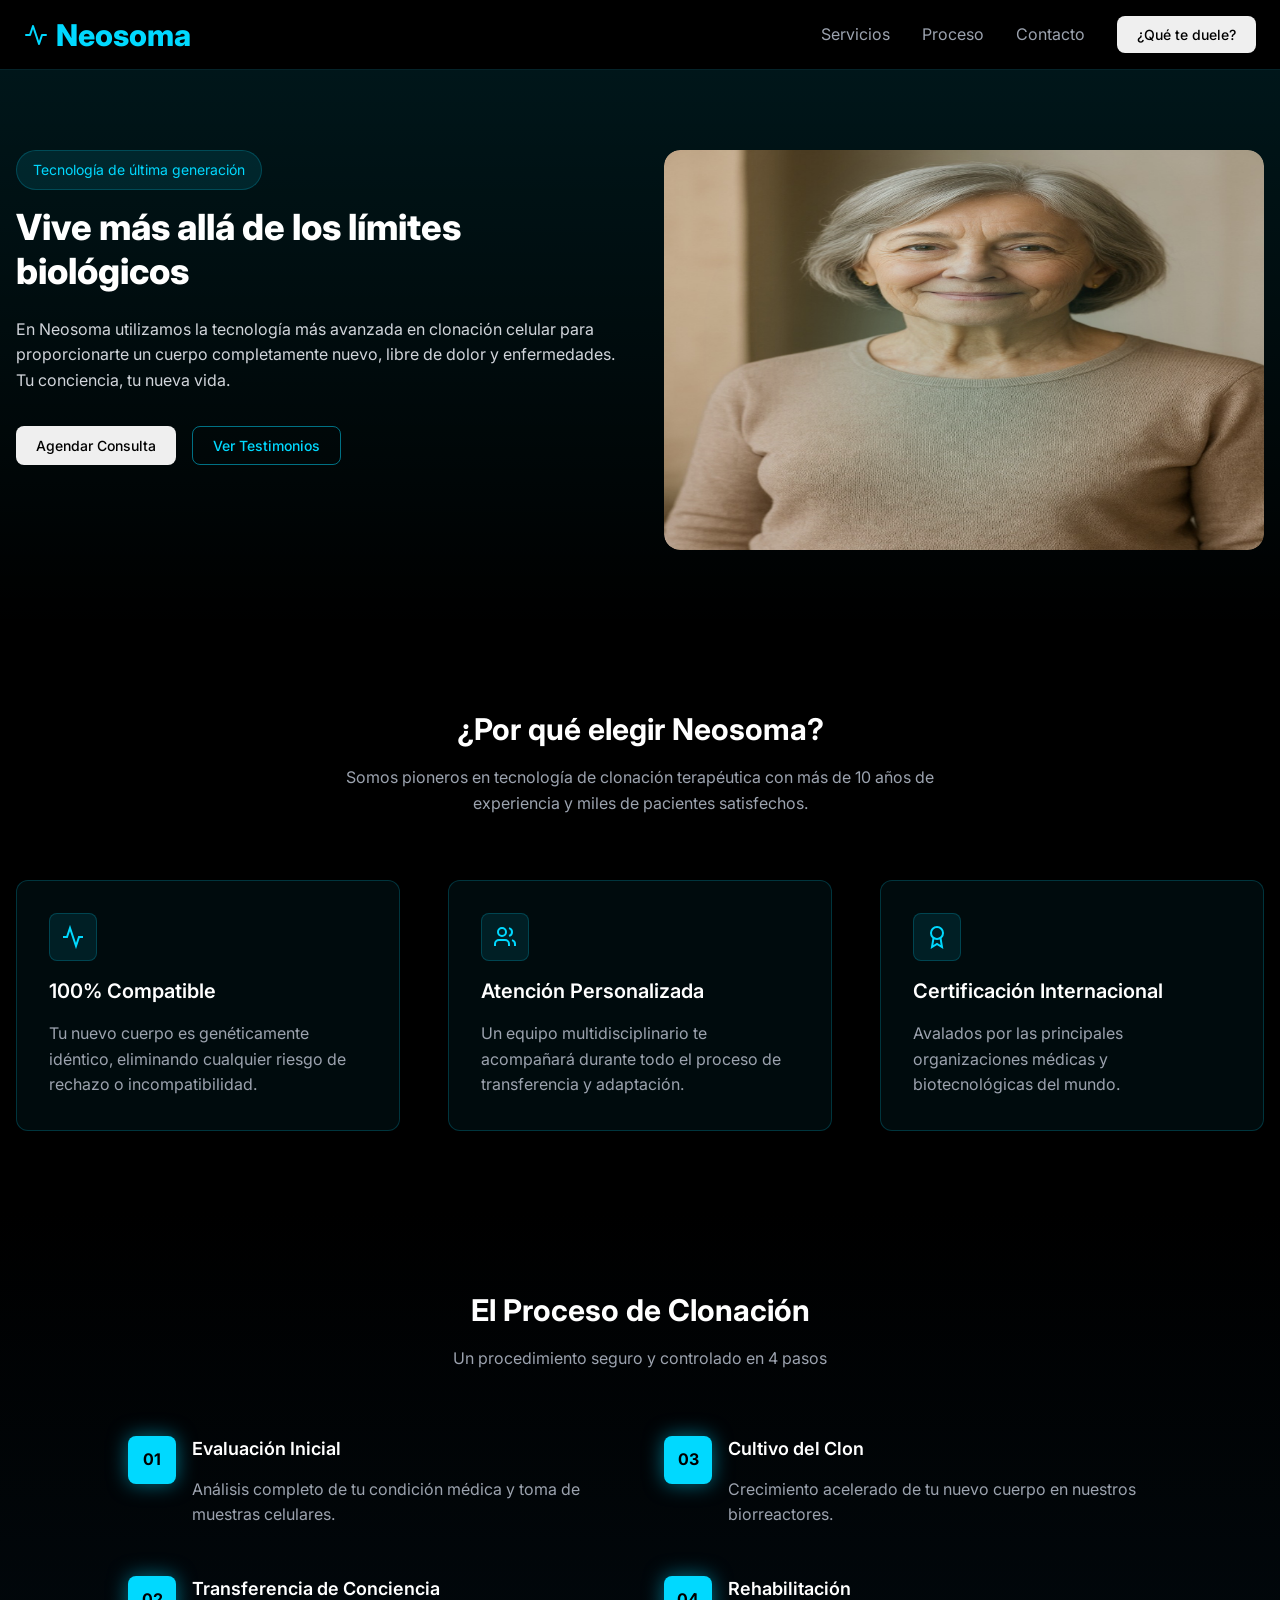
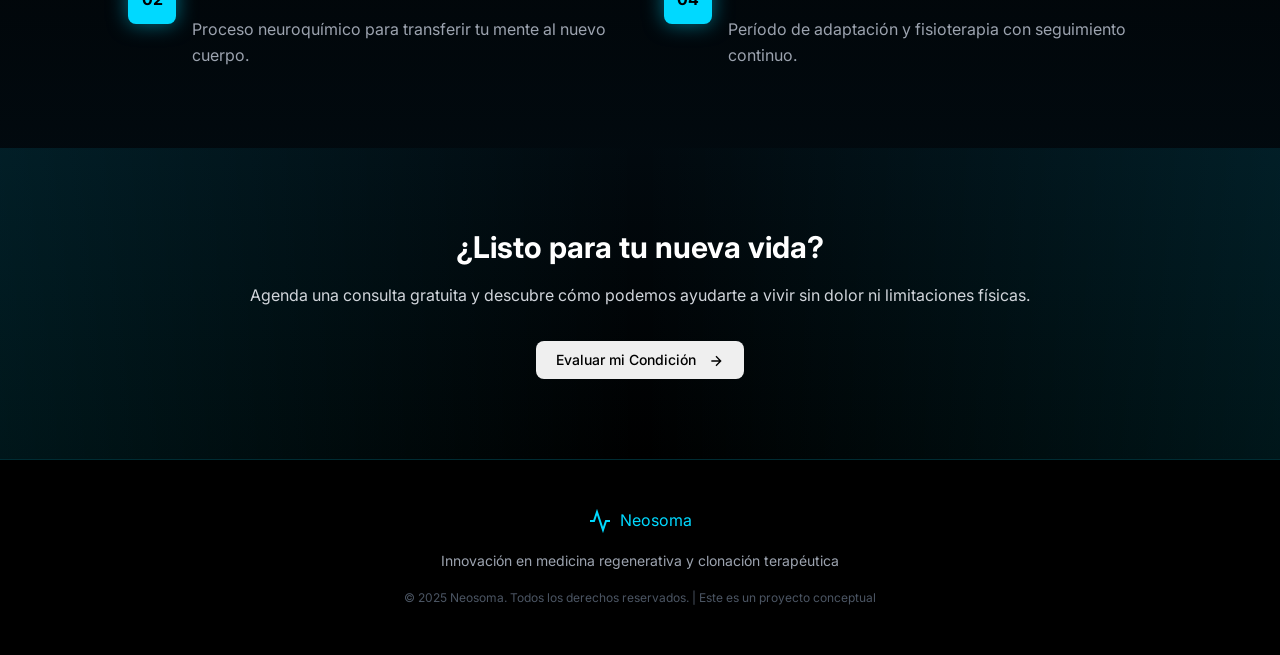
==== index.html @ beac9d57 "Neosoma" ====
<!DOCTYPE html>
<html lang="es">
  <head>
    <meta charset="UTF-8" />
    <meta name="viewport" content="width=device-width, initial-scale=1.0" />
    <title>ClonaMed - Clonación Corporal</title>
    <link rel="stylesheet" href="estilos.css" />
  </head>
  <body>
    <!-- Header -->
    <header class="header">
      <div class="header-container">
        <div class="logo">
          <svg
            class="icon-activity"
            viewBox="0 0 24 24"
            fill="none"
            stroke="currentColor"
            stroke-width="2"
            stroke-linecap="round"
            stroke-linejoin="round"
            style="color: #00d9ff"
          >
            <path d="M22 12h-4l-3 9L9 3l-3 9H2"></path>
          </svg>
          <h1>Neosoma</h1>
        </div>

        <nav class="nav">
          <a href="#servicios">Servicios</a>
          <a href="#proceso">Proceso</a>
          <a href="#contacto">Contacto</a>
          <button class="btn btn-primary" onclick="openSheet()">
            ¿Qué te duele?
          </button>
        </nav>
      </div>
    </header>

    <!-- Hero Section -->
    <section class="section hero">
      <div class="hero-bg"></div>
      <div class="container hero-content">
        <div class="grid grid-2">
          <div>
            <span class="badge">Tecnología de última generación</span>
            <h2 class="mb-6 text-white">
              Vive más allá de los límites biológicos
            </h2>
            <p class="mb-8 text-gray-300">
              En Neosoma utilizamos la tecnología más avanzada en clonación
              celular para proporcionarte un cuerpo completamente nuevo, libre
              de dolor y enfermedades. Tu conciencia, tu nueva vida.
            </p>

            <div class="flex-buttons">
              <button class="btn btn-primary btn-lg">Agendar Consulta</button>
              <button class="btn btn-outline btn-lg">Ver Testimonios</button>
            </div>
          </div>

          <div class="hero-visual">
            <div class="hero-visual-bg">
              <img src="abuela.jpeg" alt="" />
            </div>
            <div class="hero-visual-orb"></div>
          </div>
        </div>
      </div>
    </section>

    <!-- Características -->
    <section id="servicios" class="section">
      <div class="container">
        <div class="text-center mb-16">
          <h3 class="mb-4 text-white">¿Por qué elegir Neosoma?</h3>
          <p class="text-gray-400" style="max-width: 42rem; margin: 0 auto">
            Somos pioneros en tecnología de clonación terapéutica con más de 10
            años de experiencia y miles de pacientes satisfechos.
          </p>
        </div>

        <div class="grid grid-3">
          <div class="card">
            <div class="card-icon">
              <svg
                class="icon"
                viewBox="0 0 24 24"
                fill="none"
                stroke="currentColor"
                stroke-width="2"
              >
                <path d="M22 12h-4l-3 9L9 3l-3 9H2"></path>
              </svg>
            </div>
            <h4 class="mb-4 text-white">100% Compatible</h4>
            <p class="text-gray-400">
              Tu nuevo cuerpo es genéticamente idéntico, eliminando cualquier
              riesgo de rechazo o incompatibilidad.
            </p>
          </div>

          <div class="card">
            <div class="card-icon">
              <svg
                class="icon"
                viewBox="0 0 24 24"
                fill="none"
                stroke="currentColor"
                stroke-width="2"
              >
                <path d="M16 21v-2a4 4 0 0 0-4-4H6a4 4 0 0 0-4 4v2"></path>
                <circle cx="9" cy="7" r="4"></circle>
                <path d="M22 21v-2a4 4 0 0 0-3-3.87"></path>
                <path d="M16 3.13a4 4 0 0 1 0 7.75"></path>
              </svg>
            </div>
            <h4 class="mb-4 text-white">Atención Personalizada</h4>
            <p class="text-gray-400">
              Un equipo multidisciplinario te acompañará durante todo el proceso
              de transferencia y adaptación.
            </p>
          </div>

          <div class="card">
            <div class="card-icon">
              <svg
                class="icon"
                viewBox="0 0 24 24"
                fill="none"
                stroke="currentColor"
                stroke-width="2"
              >
                <circle cx="12" cy="8" r="6"></circle>
                <path d="M15.477 12.89 17 22l-5-3-5 3 1.523-9.11"></path>
              </svg>
            </div>
            <h4 class="mb-4 text-white">Certificación Internacional</h4>
            <p class="text-gray-400">
              Avalados por las principales organizaciones médicas y
              biotecnológicas del mundo.
            </p>
          </div>
        </div>
      </div>
    </section>

    <!-- Proceso -->
    <section
      id="proceso"
      class="section"
      style="
        background: linear-gradient(to bottom, #000000, rgba(8, 47, 73, 0.2));
      "
    >
      <div class="container-md">
        <div class="text-center mb-16">
          <h3 class="mb-4 text-white">El Proceso de Clonación</h3>
          <p class="text-gray-400">
            Un procedimiento seguro y controlado en 4 pasos
          </p>
        </div>

        <div class="grid grid-2">
          <div class="step-container">
            <div class="step-number">01</div>
            <div>
              <h5 class="mb-4 text-white">Evaluación Inicial</h5>
              <p class="text-gray-400">
                Análisis completo de tu condición médica y toma de muestras
                celulares.
              </p>
            </div>
          </div>

          <div class="step-container">
            <div class="step-number">03</div>
            <div>
              <h5 class="mb-4 text-white">Cultivo del Clon</h5>
              <p class="text-gray-400">
                Crecimiento acelerado de tu nuevo cuerpo en nuestros
                biorreactores.
              </p>
            </div>
          </div>

          <div class="step-container">
            <div class="step-number">02</div>
            <div>
              <h5 class="mb-4 text-white">Transferencia de Conciencia</h5>
              <p class="text-gray-400">
                Proceso neuroquímico para transferir tu mente al nuevo cuerpo.
              </p>
            </div>
          </div>

          <div class="step-container">
            <div class="step-number">04</div>
            <div>
              <h5 class="mb-4 text-white">Rehabilitación</h5>
              <p class="text-gray-400">
                Período de adaptación y fisioterapia con seguimiento continuo.
              </p>
            </div>
          </div>
        </div>
      </div>
    </section>

    <!-- CTA Final -->
    <section
      id="contacto"
      class="section cta-section"
      style="
        background: linear-gradient(to bottom, rgba(8, 47, 73, 0.2), #000000);
      "
    >
      <div class="cta-bg"></div>
      <div
        class="container-md text-center"
        style="position: relative; z-index: 10"
      >
        <h3 class="mb-4 text-white">¿Listo para tu nueva vida?</h3>
        <p class="mb-8 text-gray-300">
          Agenda una consulta gratuita y descubre cómo podemos ayudarte a vivir
          sin dolor ni limitaciones físicas.
        </p>
        <button class="btn btn-primary btn-lg" onclick="openSheet()">
          Evaluar mi Condición
          <svg
            style="
              display: inline-block;
              width: 1rem;
              height: 1rem;
              margin-left: 0.5rem;
              vertical-align: middle;
            "
            viewBox="0 0 24 24"
            fill="none"
            stroke="currentColor"
            stroke-width="2"
          >
            <path d="M5 12h14m-7-7 7 7-7 7"></path>
          </svg>
        </button>
      </div>
    </section>

    <!-- Footer -->
    <footer class="footer text-center">
      <div class="container">
        <div
          style="
            display: flex;
            align-items: center;
            justify-content: center;
            gap: 0.5rem;
            margin-bottom: 1rem;
          "
        >
          <svg
            style="width: 1.5rem; height: 1.5rem; color: #00d9ff"
            viewBox="0 0 24 24"
            fill="none"
            stroke="currentColor"
            stroke-width="2"
          >
            <path d="M22 12h-4l-3 9L9 3l-3 9H2"></path>
          </svg>
          <p class="text-cyan-400">Neosoma</p>
        </div>
        <p class="text-gray-400 mb-4" style="font-size: 0.875rem">
          Innovación en medicina regenerativa y clonación terapéutica
        </p>
        <p style="font-size: 0.75rem; color: #4b5563">
          © 2025 Neosoma. Todos los derechos reservados. | Este es un proyecto
          conceptual
        </p>
      </div>
    </footer>

    <!-- Sheet/Modal -->
    <div class="sheet-overlay" id="sheetOverlay" onclick="closeSheet()"></div>
    <div class="sheet" id="sheet">
      <button class="close-btn" onclick="closeSheet()">✕</button>
      <div class="sheet-header">
        <h3 class="text-cyan-400">¿Qué te duele?</h3>
        <p class="text-gray-400">
          Selecciona las áreas de tu cuerpo donde sientes molestias
        </p>
      </div>

      <div class="body-map-container">
        <div style="position: relative">
          <svg
            class="body-map-svg"
            width="300"
            height="450"
            viewBox="0 0 300 450"
          >
            <!-- Efecto de brillo -->
            <defs>
              <filter id="glow">
                <feGaussianBlur stdDeviation="3" result="coloredBlur" />
                <feMerge>
                  <feMergeNode in="coloredBlur" />
                  <feMergeNode in="SourceGraphic" />
                </feMerge>
              </filter>
            </defs>

            <!-- Silueta del cuerpo -->
            <g
              fill="none"
              stroke="#00d9ff"
              stroke-width="2"
              filter="url(#glow)"
            >
              <circle
                cx="150"
                cy="40"
                r="25"
                fill="#00d9ff"
                fill-opacity="0.1"
              />
              <line x1="150" y1="65" x2="150" y2="90" />
              <line x1="100" y1="100" x2="200" y2="100" />
              <path
                d="M 100 100 L 90 140 L 95 180 L 100 230 L 130 250"
                fill="#00d9ff"
                fill-opacity="0.05"
              />
              <path
                d="M 200 100 L 210 140 L 205 180 L 200 230 L 170 250"
                fill="#00d9ff"
                fill-opacity="0.05"
              />
              <line x1="100" y1="230" x2="200" y2="230" />
              <line x1="100" y1="100" x2="75" y2="160" />
              <line x1="75" y1="160" x2="60" y2="200" />
              <line x1="60" y1="200" x2="50" y2="240" />
              <line x1="200" y1="100" x2="225" y2="160" />
              <line x1="225" y1="160" x2="240" y2="200" />
              <line x1="240" y1="200" x2="250" y2="240" />
              <line x1="130" y1="250" x2="130" y2="310" />
              <line x1="130" y1="310" x2="130" y2="380" />
              <path
                d="M 125 380 L 130 400 L 135 380 Z"
                fill="#00d9ff"
                fill-opacity="0.1"
              />
              <line x1="170" y1="250" x2="170" y2="310" />
              <line x1="170" y1="310" x2="170" y2="380" />
              <path
                d="M 165 380 L 170 400 L 175 380 Z"
                fill="#00d9ff"
                fill-opacity="0.1"
              />
            </g>

            <!-- Puntos interactivos -->
            <g id="bodyPoints"></g>
          </svg>
        </div>

        <div
          id="selectedAreasContainer"
          style="display: none"
          class="selected-areas"
        >
          <p class="text-cyan-400 mb-4">Áreas seleccionadas:</p>
          <div class="selected-tags" id="selectedTags"></div>
        </div>

        <p style="font-size: 0.875rem" class="text-gray-400 text-center">
          Haz clic en los puntos cyan para seleccionar las áreas afectadas
        </p>
      </div>

      <div class="sheet-content">
        <button
          class="btn btn-primary"
          style="width: 100%"
          onclick="submitEvaluation()"
        >
          Solicitar Evaluación
          <svg
            style="
              display: inline-block;
              width: 1rem;
              height: 1rem;
              margin-left: 0.5rem;
              vertical-align: middle;
            "
            viewBox="0 0 24 24"
            fill="none"
            stroke="currentColor"
            stroke-width="2"
          >
            <path d="M5 12h14m-7-7 7 7-7 7"></path>
          </svg>
        </button>
      </div>
    </div>
    <script src="pagg.js"></script>
  </body>
</html>
---- estilos.css ----
@import url("https://fonts.googleapis.com/css2?family=Inter:wght@400;500;600;700;800&display=swap");

* {
  margin: 0;
  padding: 0;
  box-sizing: border-box;
}

body {
  font-family: "Inter", -apple-system, BlinkMacSystemFont, "Segoe UI",
    sans-serif;
  background-color: #000000;
  color: #ffffff;
  line-height: 1.6;
}

h1 {
  font-size: 1.875rem;
  font-weight: 800;
  line-height: 1.2;
}

h2 {
  font-size: 2.25rem;
  font-weight: 800;
  line-height: 1.2;
}

h3 {
  font-size: 1.875rem;
  font-weight: 700;
  line-height: 1.3;
}

h4 {
  font-size: 1.25rem;
  font-weight: 600;
  line-height: 1.4;
}

h5 {
  font-size: 1.125rem;
  font-weight: 600;
  line-height: 1.4;
}

/* Header */
.header {
  background-color: rgba(0, 0, 0, 0);
  backdrop-filter: blur(12px);
  border-bottom: 1px solid rgba(27, 181, 208, 0.2);
  position: sticky;
  top: 0;
  z-index: 40;
}

.header-container {
  max-width: 1280px;
  margin: 0 auto;
  padding: 1rem 1.5rem;
  display: flex;
  justify-content: space-between;
  align-items: center;
}

.logo {
  display: flex;
  align-items: center;
  gap: 0.5rem;
}

.logo h1 {
  color: #00d9ff;
}

.nav {
  display: flex;
  align-items: center;
  gap: 2rem;
}

.nav a {
  color: #9ca3af;
  text-decoration: none;
  transition: color 0.3s;
}

.nav a:hover {
  color: #00d9ff;
}

.btn {
  padding: 0.625rem 1.25rem;
  border-radius: 0.5rem;
  font-weight: 500;
  cursor: pointer;
  transition: all 0.3s;
  border: none;
  font-family: inherit;
  font-size: 0.875rem;
}

.btn_primary {
  background-color: #00d9ff;
  color: #000000;
  box-shadow: 0 0 20px rgba(0, 217, 255, 0.5);
}

.btn-primary:hover {
  background-color: #00c4ea;
}

.btn-outline {
  background: transparent;
  border: 1px solid rgba(0, 217, 255, 0.5);
  color: #00d9ff;
}

.btn-outline:hover {
  background-color: rgba(0, 217, 255, 0.1);
}

.btn-1g {
  padding: 0.875rem 1.75rem;
  font-size: 1rem;
}

/* Sections */
.section {
  padding: 5rem 1rem;
}

.container {
  max-width: 1280px;
  margin: 0 auto;
}

.container-md {
  max-width: 1024px;
  margin: 0 auto;
}

.grid {
  display: grid;
  gap: 3rem;
}

.grid-2 {
  grid-template-columns: 1fr;
}

.grid-3 {
  grid-template-columns: 1fr;
}

@media (min-width: 768px) {
  .grid-2 {
    grid-template-columns: repeat(2, 1fr);
  }
  .grid-3 {
    grid-template-columns: repeat(3, 1fr);
  }
}

/* Hero Section */
.hero {
  position: relative;
  overflow: hidden;
}

.hero-bg {
  position: absolute;
  top: 0;
  left: 0;
  right: 0;
  bottom: 0;
  background: linear-gradient(to bottom, rgba(0, 217, 255, 0.1), transparent);
}

.hero-content {
  position: relative;
  z-index: 10;
}

.badge {
  display: inline-block;
  padding: 0.5rem 1rem;
  background-color: rgba(0, 217, 255, 0.1);
  color: #00d9ff;
  border-radius: 9999px;
  margin-bottom: 1rem;
  border: 1px solid rgba(0, 217, 255, 0.2);
  font-size: 0.875rem;
}

.hero-visual {
  position: relative;
  height: 400px;
  border-radius: 1rem;
  overflow: hidden;
}

.hero-visual-bg {
  position: absolute;
  top: 0;
  left: 0;
  right: 0;
  bottom: 0;
  background: linear-gradient(
    135deg,
    rgba(0, 217, 255, 0.2),
    rgba(37, 99, 235, 0.2)
  );
  backdrop-filter: blur(80px);
}
.hero-visual-bg img {
  height: 404px;
  width: 630px;
}

.hero-visual-orb {
  position: absolute;
  top: 50%;
  left: 50%;
  transform: translate(-50%, -50%);
  width: 12rem;
  height: 16rem;
  background-color: rgba(0, 217, 255, 0.2);
  border-radius: 9999px;
  filter: blur(80px);
  animation: pulse 3s ease-in-out infinite;
}

@keyframes pulse {
  0%,
  100% {
    opacity: 1;
  }
  50% {
    opacity: 0.5;
  }
}

.text-gray-300 {
  color: #d1d5db;
}

.text-gray-400 {
  color: #9ca3af;
}

.text-cyan-400 {
  color: #00d9ff;
}

.text-white {
  color: #ffffff;
}

.mb-4 {
  margin-bottom: 1rem;
}
.mb-6 {
  margin-bottom: 1.5rem;
}
.mb-8 {
  margin-bottom: 2rem;
}
.mb-16 {
  margin-bottom: 4rem;
}

/* Card */
.card {
  padding: 2rem;
  border-radius: 0.75rem;
  border: 1px solid rgba(0, 217, 255, 0.2);
  background-color: rgba(0, 217, 255, 0.05);
  transition: all 0.3s;
}

.card:hover {
  border-color: rgba(0, 217, 255, 0.4);
  box-shadow: 0 0 20px rgba(0, 217, 255, 0.2);
}

.card-icon {
  width: 3rem;
  height: 3rem;
  background-color: rgba(0, 217, 255, 0.1);
  border-radius: 0.5rem;
  display: flex;
  align-items: center;
  justify-content: center;
  margin-bottom: 1rem;
  border: 1px solid rgba(0, 217, 255, 0.2);
}

.icon {
  width: 1.5rem;
  height: 1.5rem;
  color: #00d9ff;
}

/* Process Step */
.step-container {
  display: flex;
  gap: 1rem;
}

.step-number {
  flex-shrink: 0;
  width: 3rem;
  height: 3rem;
  background-color: #00d9ff;
  color: #000000;
  border-radius: 0.5rem;
  display: flex;
  align-items: center;
  justify-content: center;
  font-weight: 700;
  box-shadow: 0 0 20px rgba(0, 217, 255, 0.5);
}

/* CTA Section */
.cta-section {
  position: relative;
  overflow: hidden;
}

.cta-bg {
  position: absolute;
  top: 0;
  left: 0;
  right: 0;
  bottom: 0;
  background: linear-gradient(
    to right,
    rgba(0, 217, 255, 0.1),
    transparent,
    rgba(0, 217, 255, 0.1)
  );
}

.text-center {
  text-align: center;
}

/* Footer */
.footer {
  background-color: #000000;
  border-top: 1px solid rgba(0, 217, 255, 0.2);
  padding: 3rem 1rem;
}

/* Sheet/Modal */
.sheet-overlay {
  position: fixed;
  top: 0;
  left: 0;
  right: 0;
  bottom: 0;
  background-color: rgba(0, 0, 0, 0.8);
  z-index: 50;
  display: none;
  opacity: 0;
  transition: opacity 0.3s;
}

.sheet-overlay.active {
  display: block;
  opacity: 1;
}

.sheet {
  position: fixed;
  top: -100%;
  left: 0;
  right: 0;
  max-height: 90vh;
  background-color: #000000;
  border-bottom: 1px solid rgba(0, 217, 255, 0.2);
  z-index: 51;
  transition: top 0.3s;
  overflow-y: auto;
}

.sheet.active {
  top: 0;
}

.sheet-header {
  padding: 2rem;
  text-align: center;
}

.sheet-content {
  padding: 0 1.5rem 1.5rem;
}

.close-btn {
  position: absolute;
  top: 1rem;
  right: 1rem;
  background: rgba(0, 217, 255, 0.1);
  border: 1px solid rgba(0, 217, 255, 0.3);
  color: #00d9ff;
  width: 2rem;
  height: 2rem;
  border-radius: 0.5rem;
  cursor: pointer;
  font-size: 1.25rem;
  display: flex;
  align-items: center;
  justify-content: center;
}

.close-btn:hover {
  background: rgba(0, 217, 255, 0.2);
}

/* Body Map */
.body-map-container {
  display: flex;
  flex-direction: column;
  align-items: center;
  gap: 1.5rem;
  padding: 1.5rem;
}

.body-map-svg circle.body-point {
  cursor: pointer;
  transition: all 0.2s;
}

.body-map-svg circle.body-point:hover {
  transform: scale(1.25);
}

.selected-areas {
  width: 100%;
  max-width: 28rem;
  padding: 1rem;
  background-color: rgba(0, 217, 255, 0.1);
  border-radius: 0.5rem;
  border: 1px solid rgba(0, 217, 255, 0.3);
}

.selected-tags {
  display: flex;
  flex-wrap: wrap;
  gap: 0.5rem;
  margin-top: 0.5rem;
}

.tag {
  padding: 0.25rem 0.75rem;
  background-color: #00d9ff;
  color: #000000;
  border-radius: 9999px;
  font-size: 0.875rem;
  cursor: pointer;
  box-shadow: 0 0 10px rgba(0, 217, 255, 0.5);
}

.tag:hover {
  background-color: #00c4ea;
}

.flex-buttons {
  display: flex;
  flex-direction: column;
  gap: 1rem;
}

@media (min-width: 640px) {
  .flex-buttons {
    flex-direction: row;
  }
}

.icon-activity {
  width: 24px;
  height: 24px;
}
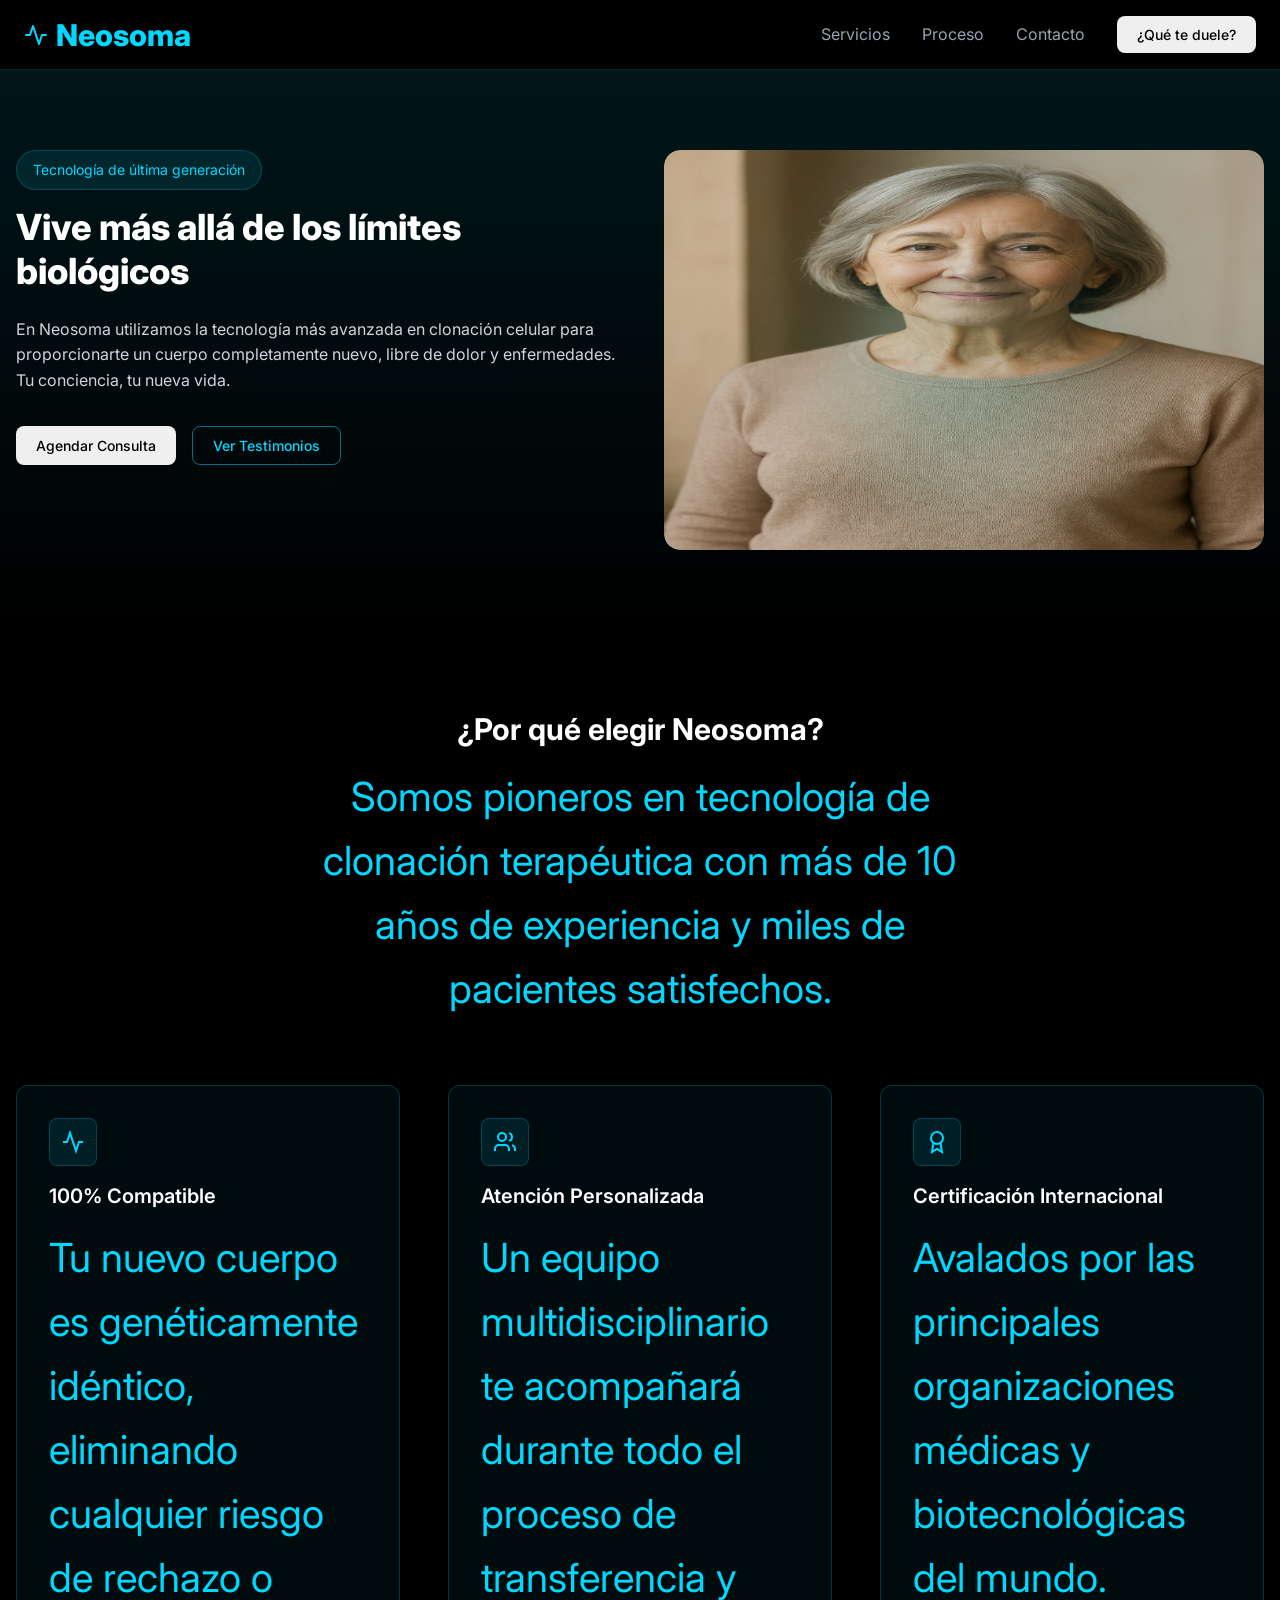
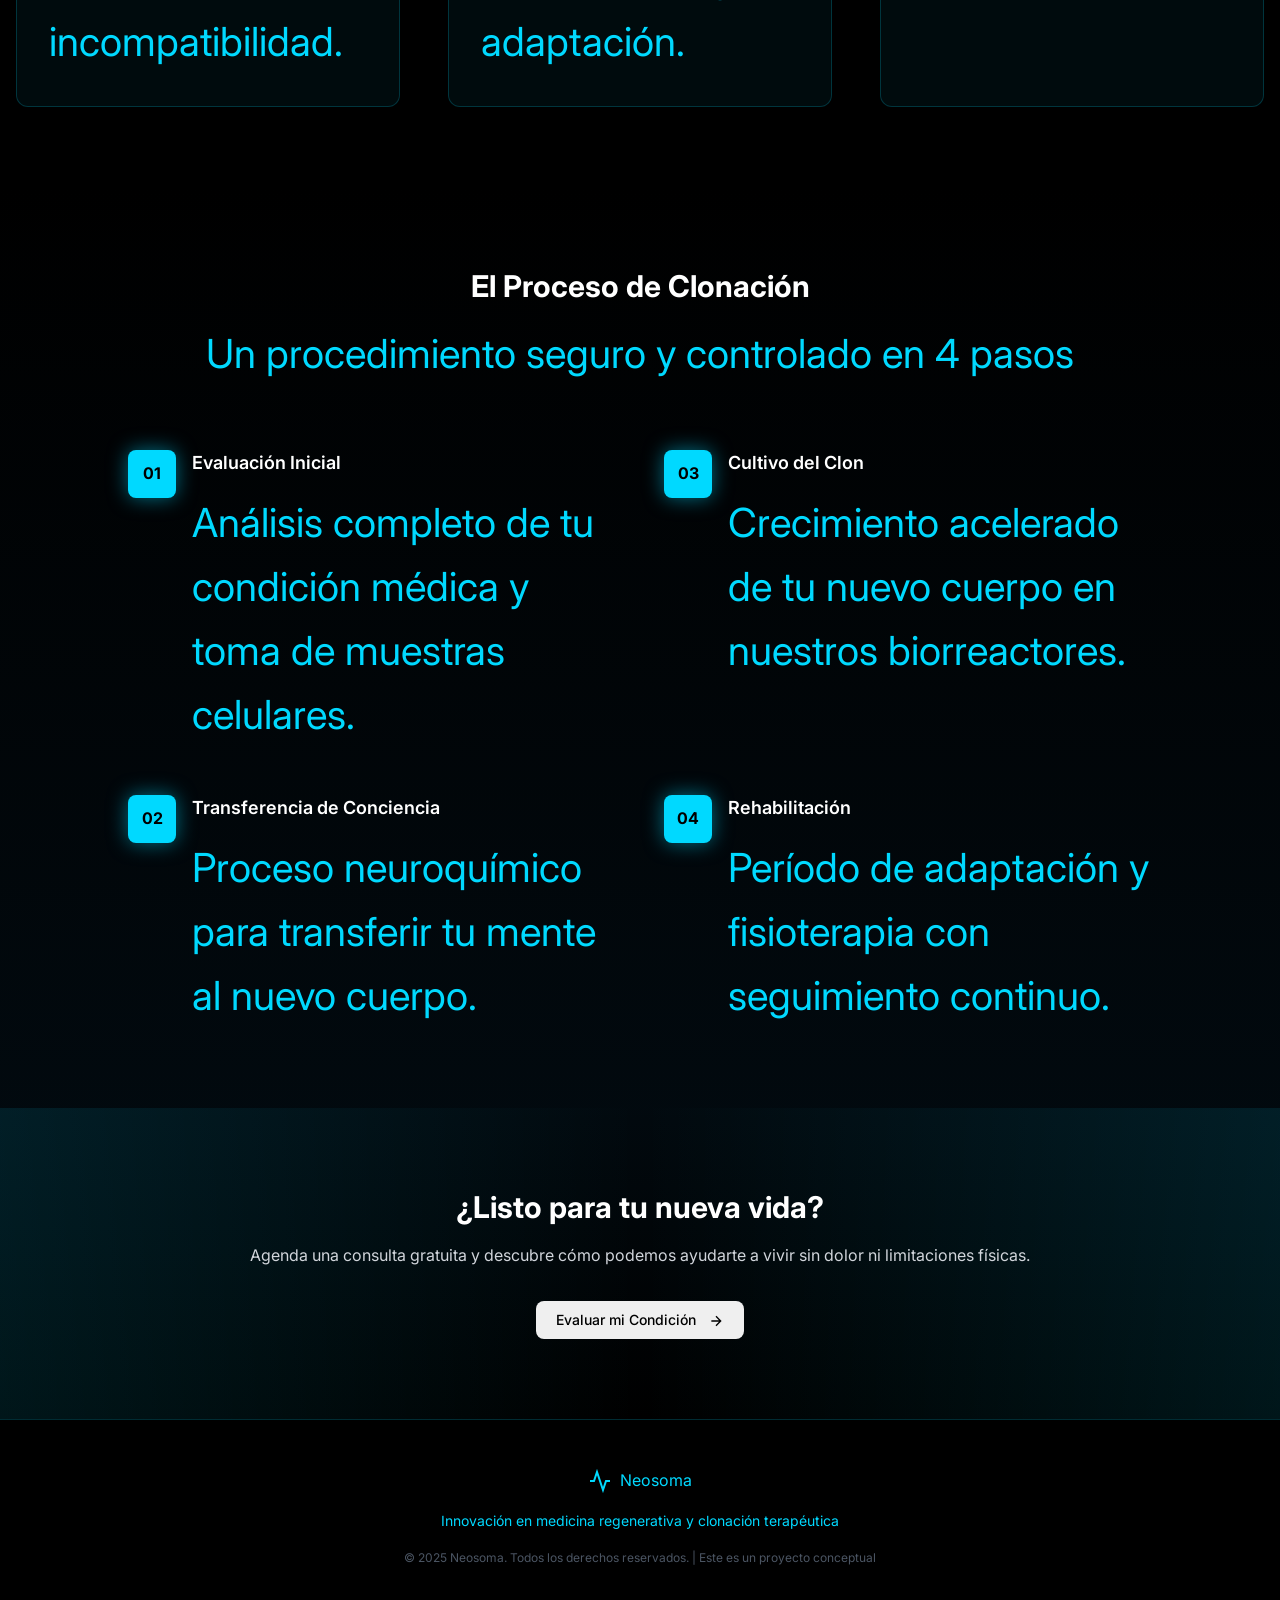
==== commit e5e22e27: "modificacion" ====
--- a/index.html
+++ b/index.html
@@ -3,7 +3,7 @@
   <head>
     <meta charset="UTF-8" />
     <meta name="viewport" content="width=device-width, initial-scale=1.0" />
-    <title>ClonaMed - Clonación Corporal</title>
+    <title>Neosoma-Clonación Corporal</title>
     <link rel="stylesheet" href="estilos.css" />
   </head>
   <body>
@@ -54,7 +54,9 @@
             </p>
 
             <div class="flex-buttons">
-              <button class="btn btn-primary btn-lg">Agendar Consulta</button>
+              <button class="btn btn-primary" onclick="openSheet()">
+                Agendar Consulta
+              </button>
               <button class="btn btn-outline btn-lg">Ver Testimonios</button>
             </div>
           </div>
@@ -371,35 +373,33 @@
           <p class="text-cyan-400 mb-4">Áreas seleccionadas:</p>
           <div class="selected-tags" id="selectedTags"></div>
         </div>
-
-        <p style="font-size: 0.875rem" class="text-gray-400 text-center">
-          Haz clic en los puntos cyan para seleccionar las áreas afectadas
-        </p>
       </div>
 
       <div class="sheet-content">
-        <button
-          class="btn btn-primary"
-          style="width: 100%"
-          onclick="submitEvaluation()"
-        >
-          Solicitar Evaluación
-          <svg
-            style="
-              display: inline-block;
-              width: 1rem;
-              height: 1rem;
-              margin-left: 0.5rem;
-              vertical-align: middle;
-            "
-            viewBox="0 0 24 24"
-            fill="none"
-            stroke="currentColor"
-            stroke-width="2"
+        <a href="cita.html">
+          <button
+            class="btn btn-primary"
+            style="width: 100%"
+            onclick="submitEvaluation()"
           >
-            <path d="M5 12h14m-7-7 7 7-7 7"></path>
-          </svg>
-        </button>
+            Solicitar Evaluación
+            <svg
+              style="
+                display: inline-block;
+                width: 1rem;
+                height: 1rem;
+                margin-left: 0.5rem;
+                vertical-align: middle;
+              "
+              viewBox="0 0 24 24"
+              fill="none"
+              stroke="currentColor"
+              stroke-width="2"
+            >
+              <path d="M5 12h14m-7-7 7 7-7 7"></path>
+            </svg>
+          </button>
+        </a>
       </div>
     </div>
     <script src="pagg.js"></script>
--- a/estilos.css
+++ b/estilos.css
@@ -12,6 +12,21 @@
   background-color: #000000;
   color: #ffffff;
   line-height: 1.6;
+}
+#cajita {
+  display: flex;
+  justify-content: center; /* centra horizontalmente */
+  align-items: center; /* centra verticalmente si hay altura */
+  gap: 10px; /* espacio entre label e input */
+  height: 100px; /* opcional, solo para mostrar el centrado vertical */
+}
+
+.email {
+  display: flex;
+  justify-content: center; /* centra horizontalmente */
+  align-items: right; /* centra verticalmente si hay altura */
+  gap: 10px; /* espacio entre label e input */
+  height: 100px; /* opcional, solo para mostrar el centrado vertical */
 }
 
 h1 {
@@ -246,7 +261,10 @@
 }
 
 .text-gray-400 {
-  color: #9ca3af;
+  color: #00d9ff;
+
+  font-size: 40px;
+  justify-content: center;
 }
 
 .text-cyan-400 {
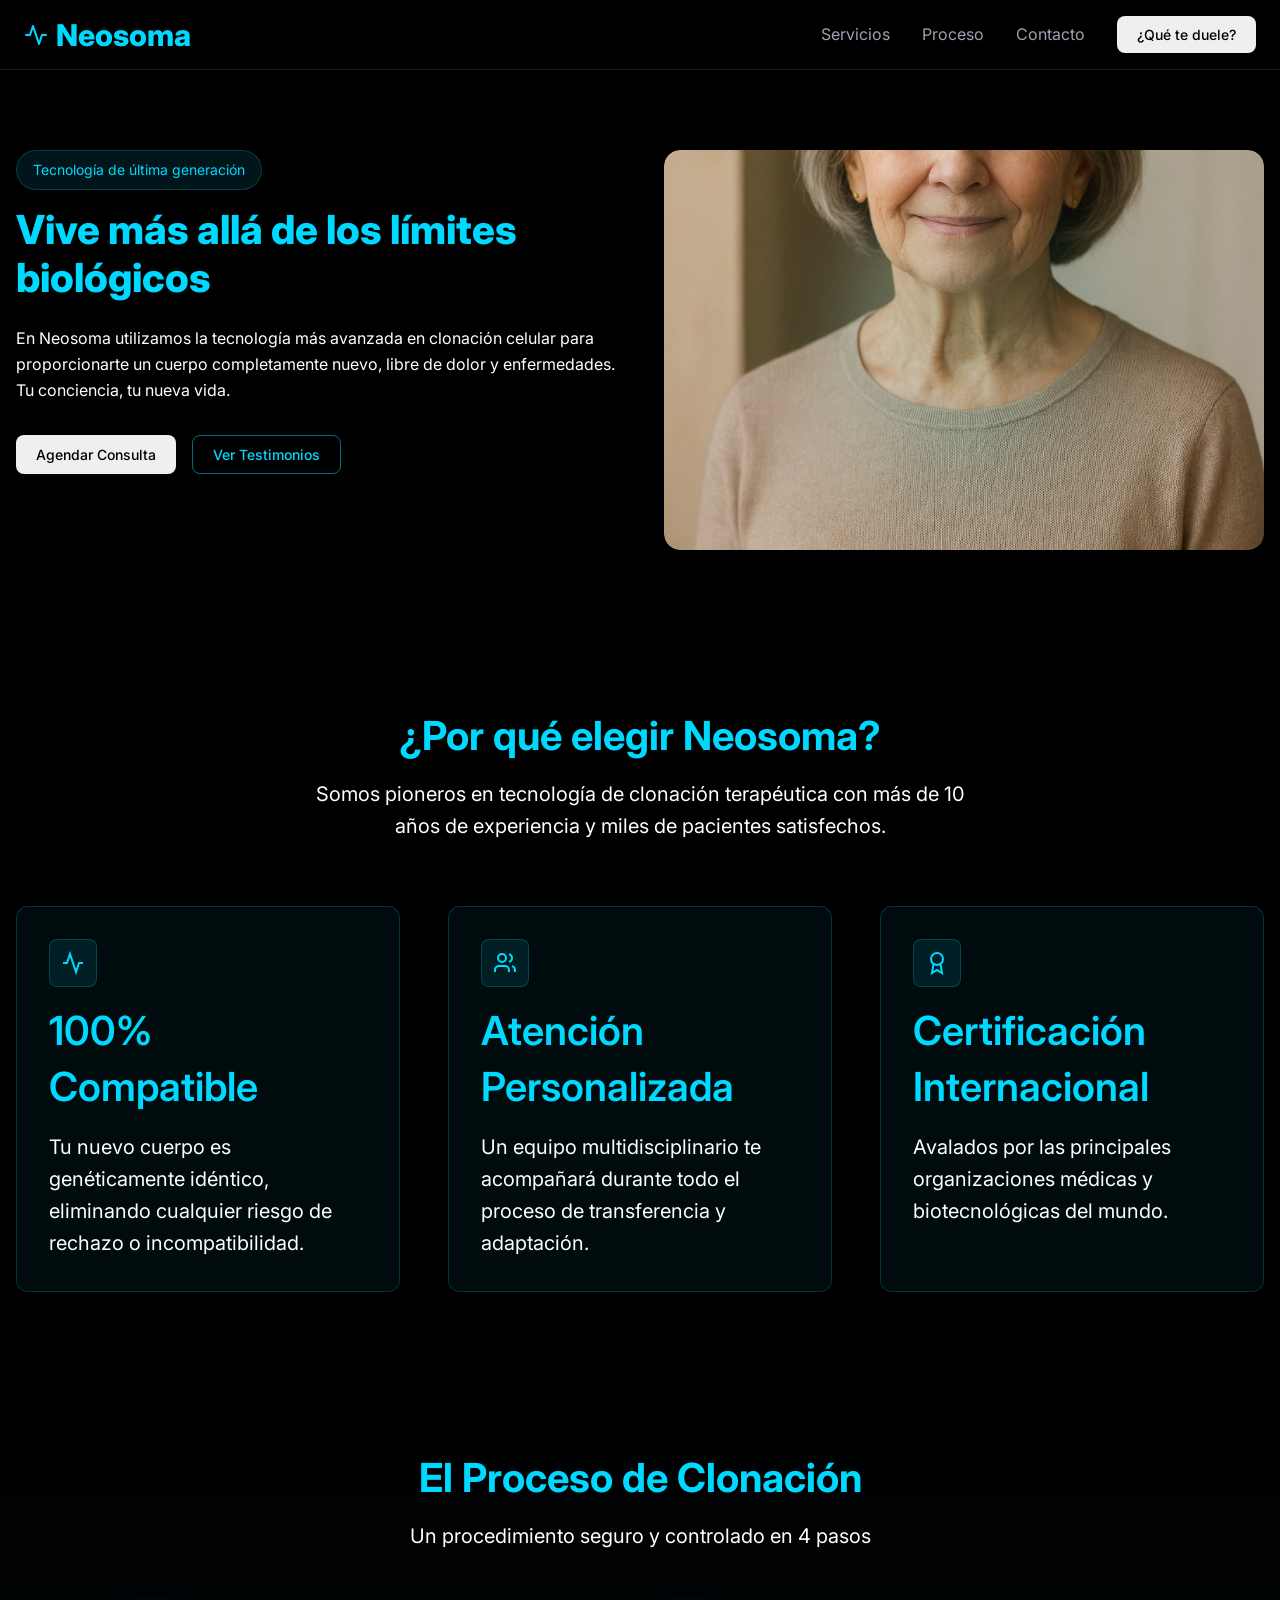
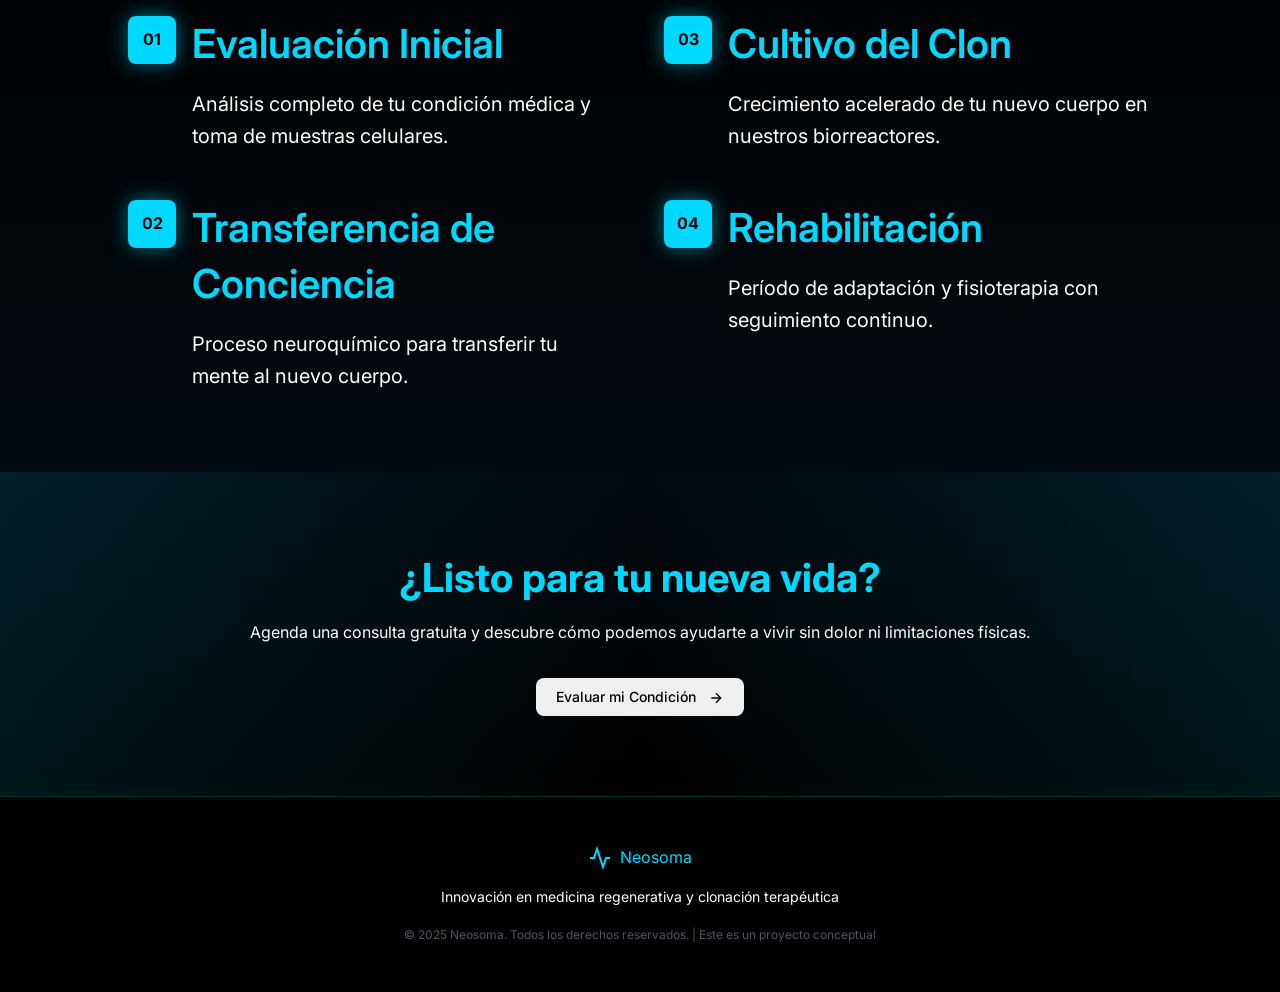
==== commit a2277211: "cambio de imagen" ====
--- a/index.html
+++ b/index.html
@@ -63,7 +63,7 @@
 
           <div class="hero-visual">
             <div class="hero-visual-bg">
-              <img src="abuela.jpeg" alt="" />
+              <img src="images/abuela.jpeg" alt="" />
             </div>
             <div class="hero-visual-orb"></div>
           </div>
--- a/estilos.css
+++ b/estilos.css
@@ -178,9 +178,9 @@
 }
 
 /* Hero Section */
-.hero {
+/* .hero {
   position: relative;
-  overflow: hidden;
+  overflow: hi;
 }
 
 .hero-bg {
@@ -195,7 +195,7 @@
 .hero-content {
   position: relative;
   z-index: 10;
-}
+} */
 
 .badge {
   display: inline-block;
@@ -229,8 +229,18 @@
   backdrop-filter: blur(80px);
 }
 .hero-visual-bg img {
-  height: 404px;
-  width: 630px;
+  width: 100%;
+  height: 100%;
+  object-fit: cover;
+  transition: opacity 0.4 ease-in-out
+    /* background-image: url("images/abuela.jpeg"); /* Imagen inicial */
+    /* background-size: cover;
+  background-position: center;
+  transition: background-image 0.5s ease-in-out; */ * /;
+}
+
+.hero-visual-bg img {
+  background-image: url("images/Actually.jpg");
 }
 
 .hero-visual-orb {
@@ -257,22 +267,22 @@
 }
 
 .text-gray-300 {
-  color: #d1d5db;
+  color: white;
 }
 
 .text-gray-400 {
-  color: #00d9ff;
-
+  color: #ffffff;
+  font-size: 20px;
+  justify-content: center;
+}
+
+.text-cyan-400 {
+  color: #00d9ff;
+}
+
+.text-white {
+  color: #00d9ff;
   font-size: 40px;
-  justify-content: center;
-}
-
-.text-cyan-400 {
-  color: #00d9ff;
-}
-
-.text-white {
-  color: #ffffff;
 }
 
 .mb-4 {
